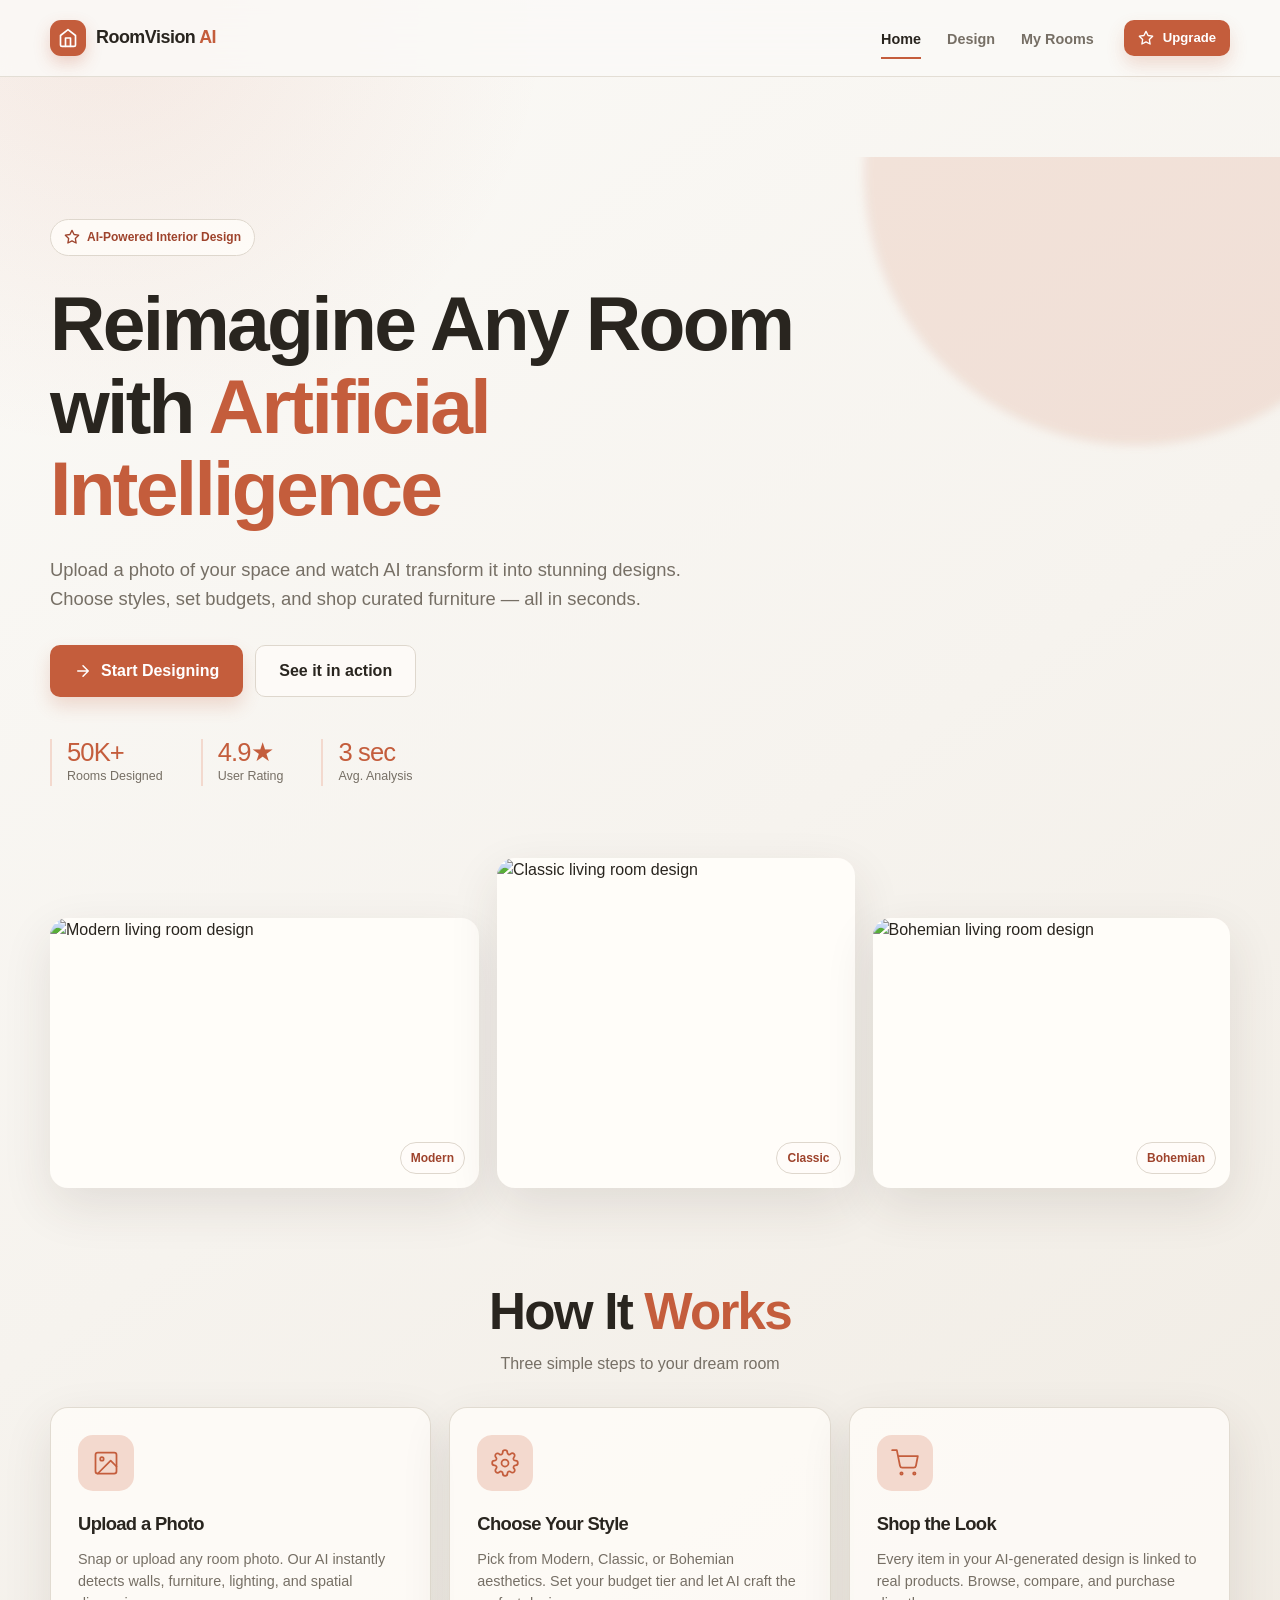
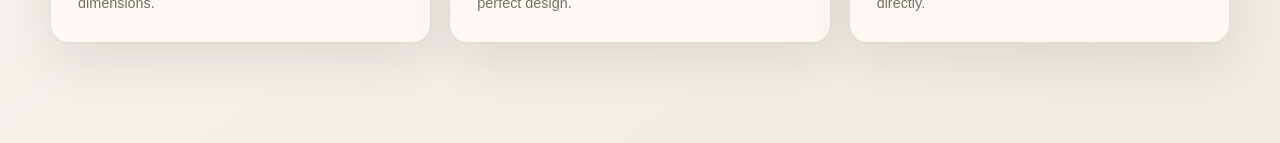
==== index.html @ 991296d9 "Add files via upload" ====
<!DOCTYPE html>
<html lang="en">
<head>
  <meta charset="UTF-8">
  <meta name="viewport" content="width=device-width, initial-scale=1.0">
  <title>RoomVision AI — Transform Any Room with Artificial Intelligence</title>
  <meta name="description" content="Upload a photo of any room and let AI redesign it in seconds. Choose from Modern, Classic, and Bohemian styles with smart budget planning and shoppable furniture.">
  <meta property="og:title" content="RoomVision AI — AI-Powered Interior Design">
  <meta property="og:description" content="Transform any room with the power of AI. Upload, redesign, and shop — all in one place.">
  <meta property="og:type" content="website">
  <meta name="theme-color" content="#7857FF">
  <link rel="icon" href="data:image/svg+xml,<svg xmlns='http://www.w3.org/2000/svg' viewBox='0 0 100 100'><text y='.9em' font-size='90'>🏠</text></svg>">
  <link rel="stylesheet" href="styles.css">
</head>
<body>

  <!-- ══════════════════════════════════════════════════════════ -->
  <!-- NAVIGATION BAR                                            -->
  <!-- ══════════════════════════════════════════════════════════ -->
  <nav id="navbar">
    <div class="nav-content container">
      <a href="#" class="nav-logo" data-screen="landing">
        <div class="nav-logo-icon">
          <svg width="20" height="20" viewBox="0 0 24 24" fill="none" stroke="currentColor" stroke-width="2" stroke-linecap="round" stroke-linejoin="round">
            <path d="M3 9l9-7 9 7v11a2 2 0 0 1-2 2H5a2 2 0 0 1-2-2z"/>
            <polyline points="9 22 9 12 15 12 15 22"/>
          </svg>
        </div>
        <span class="nav-brand">RoomVision <span class="text-gradient">AI</span></span>
      </a>
      <div class="nav-links">
        <a href="#" data-screen="landing" class="active">Home</a>
        <a href="#" data-screen="upload">Design</a>
        <a href="#" data-screen="dashboard">My Rooms</a>
      </div>
      <div class="nav-right">
        <button class="btn btn-sm btn-primary" id="btn-premium">
          <svg width="16" height="16" viewBox="0 0 24 24" fill="none" stroke="currentColor" stroke-width="2" stroke-linecap="round" stroke-linejoin="round"><polygon points="12 2 15.09 8.26 22 9.27 17 14.14 18.18 21.02 12 17.77 5.82 21.02 7 14.14 2 9.27 8.91 8.26 12 2"/></svg>
          Upgrade
        </button>
        <button class="nav-mobile-toggle btn btn-icon btn-ghost" id="btn-nav-toggle" aria-label="Toggle menu">
          <svg width="22" height="22" viewBox="0 0 24 24" fill="none" stroke="currentColor" stroke-width="2" stroke-linecap="round"><line x1="3" y1="6" x2="21" y2="6"/><line x1="3" y1="12" x2="21" y2="12"/><line x1="3" y1="18" x2="21" y2="18"/></svg>
        </button>
      </div>
    </div>
  </nav>

  <!-- ══════════════════════════════════════════════════════════ -->
  <!-- SCREEN 1: LANDING / HERO                                  -->
  <!-- ══════════════════════════════════════════════════════════ -->
  <section id="screen-landing" class="screen active">
    <div class="hero-section">
      <div class="hero-bg-glow"></div>
      <div class="container">
        <div class="hero-content" data-animate="animate-fade-in">
          <div class="hero-badge">
            <svg width="16" height="16" viewBox="0 0 24 24" fill="none" stroke="currentColor" stroke-width="2" stroke-linecap="round" stroke-linejoin="round">
              <polygon points="12 2 15.09 8.26 22 9.27 17 14.14 18.18 21.02 12 17.77 5.82 21.02 7 14.14 2 9.27 8.91 8.26 12 2"/>
            </svg>
            AI-Powered Interior Design
          </div>
          <h1 class="hero-title heading-xl">
            Reimagine Any Room<br>with <span class="text-gradient">Artificial Intelligence</span>
          </h1>
          <p class="hero-subtitle text-lg text-muted">
            Upload a photo of your space and watch AI transform it into stunning designs. Choose styles, set budgets, and shop curated furniture — all in seconds.
          </p>
          <div class="hero-actions">
            <button class="btn btn-primary btn-lg" id="btn-get-started">
              <svg width="18" height="18" viewBox="0 0 24 24" fill="none" stroke="currentColor" stroke-width="2" stroke-linecap="round" stroke-linejoin="round">
                <path d="M5 12h14M12 5l7 7-7 7"/>
              </svg>
              Start Designing
            </button>
            <button class="btn btn-secondary btn-lg" id="btn-try-now">
              See it in action
            </button>
          </div>
          <div class="hero-stats">
            <div class="hero-stat">
              <div class="heading-md text-gradient">50K+</div>
              <div class="text-xs text-muted">Rooms Designed</div>
            </div>
            <div class="hero-stat">
              <div class="heading-md text-gradient">4.9★</div>
              <div class="text-xs text-muted">User Rating</div>
            </div>
            <div class="hero-stat">
              <div class="heading-md text-gradient">3 sec</div>
              <div class="text-xs text-muted">Avg. Analysis</div>
            </div>
          </div>
        </div>

        <div class="hero-image-grid" data-animate="animate-slide-up">
          <div class="hero-image-card animate-float">
            <img src="assets/images/room-modern.png" alt="Modern living room design" loading="lazy">
            <div class="hero-image-overlay">
              <span class="badge">Modern</span>
            </div>
          </div>
          <div class="hero-image-card animate-float-delayed">
            <img src="assets/images/room-classic.png" alt="Classic living room design" loading="lazy">
            <div class="hero-image-overlay">
              <span class="badge">Classic</span>
            </div>
          </div>
          <div class="hero-image-card animate-float-delayed-2">
            <img src="assets/images/room-boho.png" alt="Bohemian living room design" loading="lazy">
            <div class="hero-image-overlay">
              <span class="badge">Bohemian</span>
            </div>
          </div>
        </div>
      </div>
    </div>

    <!-- Features Section -->
    <div class="features-section container">
      <h2 class="heading-lg text-center" data-animate="animate-fade-in">How It <span class="text-gradient">Works</span></h2>
      <p class="text-md text-muted text-center features-subtitle" data-animate="animate-fade-in">Three simple steps to your dream room</p>
      <div class="features-grid">
        <div class="feature-card glass-card" data-animate="animate-slide-up">
          <div class="feature-icon">
            <svg width="28" height="28" viewBox="0 0 24 24" fill="none" stroke="currentColor" stroke-width="1.5" stroke-linecap="round" stroke-linejoin="round">
              <rect x="3" y="3" width="18" height="18" rx="2" ry="2"/><circle cx="8.5" cy="8.5" r="1.5"/><polyline points="21 15 16 10 5 21"/>
            </svg>
          </div>
          <h3 class="heading-sm">Upload a Photo</h3>
          <p class="text-sm text-muted">Snap or upload any room photo. Our AI instantly detects walls, furniture, lighting, and spatial dimensions.</p>
        </div>
        <div class="feature-card glass-card" data-animate="animate-slide-up">
          <div class="feature-icon">
            <svg width="28" height="28" viewBox="0 0 24 24" fill="none" stroke="currentColor" stroke-width="1.5" stroke-linecap="round" stroke-linejoin="round">
              <circle cx="12" cy="12" r="3"/><path d="M19.4 15a1.65 1.65 0 0 0 .33 1.82l.06.06a2 2 0 0 1 0 2.83 2 2 0 0 1-2.83 0l-.06-.06a1.65 1.65 0 0 0-1.82-.33 1.65 1.65 0 0 0-1 1.51V21a2 2 0 0 1-2 2 2 2 0 0 1-2-2v-.09A1.65 1.65 0 0 0 9 19.4a1.65 1.65 0 0 0-1.82.33l-.06.06a2 2 0 0 1-2.83 0 2 2 0 0 1 0-2.83l.06-.06A1.65 1.65 0 0 0 4.68 15a1.65 1.65 0 0 0-1.51-1H3a2 2 0 0 1-2-2 2 2 0 0 1 2-2h.09A1.65 1.65 0 0 0 4.6 9a1.65 1.65 0 0 0-.33-1.82l-.06-.06a2 2 0 0 1 0-2.83 2 2 0 0 1 2.83 0l.06.06A1.65 1.65 0 0 0 9 4.68a1.65 1.65 0 0 0 1-1.51V3a2 2 0 0 1 2-2 2 2 0 0 1 2 2v.09a1.65 1.65 0 0 0 1 1.51 1.65 1.65 0 0 0 1.82-.33l.06-.06a2 2 0 0 1 2.83 0 2 2 0 0 1 0 2.83l-.06.06a1.65 1.65 0 0 0-.33 1.82V9a1.65 1.65 0 0 0 1.51 1H21a2 2 0 0 1 2 2 2 2 0 0 1-2 2h-.09a1.65 1.65 0 0 0-1.51 1z"/>
            </svg>
          </div>
          <h3 class="heading-sm">Choose Your Style</h3>
          <p class="text-sm text-muted">Pick from Modern, Classic, or Bohemian aesthetics. Set your budget tier and let AI craft the perfect design.</p>
        </div>
        <div class="feature-card glass-card" data-animate="animate-slide-up">
          <div class="feature-icon">
            <svg width="28" height="28" viewBox="0 0 24 24" fill="none" stroke="currentColor" stroke-width="1.5" stroke-linecap="round" stroke-linejoin="round">
              <circle cx="9" cy="21" r="1"/><circle cx="20" cy="21" r="1"/><path d="M1 1h4l2.68 13.39a2 2 0 0 0 2 1.61h9.72a2 2 0 0 0 2-1.61L23 6H6"/>
            </svg>
          </div>
          <h3 class="heading-sm">Shop the Look</h3>
          <p class="text-sm text-muted">Every item in your AI-generated design is linked to real products. Browse, compare, and purchase directly.</p>
        </div>
      </div>
    </div>
  </section>

  <!-- ══════════════════════════════════════════════════════════ -->
  <!-- SCREEN 2: UPLOAD                                          -->
  <!-- ══════════════════════════════════════════════════════════ -->
  <section id="screen-upload" class="screen">
    <div class="container">
      <div class="upload-header text-center">
        <h2 class="heading-lg">Upload Your <span class="text-gradient">Room</span></h2>
        <p class="text-md text-muted">Drag and drop a photo or click to browse. We support JPG, PNG, and WebP.</p>
      </div>

      <div class="upload-wrapper">
        <div id="upload-zone" class="upload-zone">
          <div class="upload-icon">
            <svg width="56" height="56" viewBox="0 0 24 24" fill="none" stroke="currentColor" stroke-width="1.5" stroke-linecap="round" stroke-linejoin="round">
              <polyline points="16 16 12 12 8 16"/><line x1="12" y1="12" x2="12" y2="21"/><path d="M20.39 18.39A5 5 0 0 0 18 9h-1.26A8 8 0 1 0 3 16.3"/>
            </svg>
          </div>
          <p class="upload-text heading-sm">Drop your room photo here</p>
          <p class="upload-hint text-sm text-muted">or click to browse files</p>
          <p class="upload-formats text-xs text-muted" style="margin-top: 16px;">JPG, PNG, WebP — up to 10MB</p>
          <input type="file" id="file-input" accept="image/*" hidden>
        </div>

        <div id="upload-preview" class="upload-preview" style="display:none;">
          <img id="preview-image" src="" alt="Uploaded room preview">
          <button id="btn-remove-upload" class="btn btn-icon btn-ghost upload-remove" title="Remove photo">
            <svg width="20" height="20" viewBox="0 0 24 24" fill="none" stroke="currentColor" stroke-width="2" stroke-linecap="round"><line x1="18" y1="6" x2="6" y2="18"/><line x1="6" y1="6" x2="18" y2="18"/></svg>
          </button>
        </div>

        <div id="upload-actions" class="upload-actions" style="display:none;">
          <button class="btn btn-secondary" id="btn-change-photo">
            <svg width="16" height="16" viewBox="0 0 24 24" fill="none" stroke="currentColor" stroke-width="2" stroke-linecap="round" stroke-linejoin="round"><rect x="3" y="3" width="18" height="18" rx="2" ry="2"/><circle cx="8.5" cy="8.5" r="1.5"/><polyline points="21 15 16 10 5 21"/></svg>
            Change Photo
          </button>
          <button class="btn btn-primary" id="btn-analyze">
            <svg width="16" height="16" viewBox="0 0 24 24" fill="none" stroke="currentColor" stroke-width="2" stroke-linecap="round" stroke-linejoin="round">
              <polygon points="13 2 3 14 12 14 11 22 21 10 12 10 13 2"/>
            </svg>
            Analyze with AI
          </button>
        </div>

        <div class="upload-demo-note text-center" style="margin-top: 24px;">
          <p class="text-sm text-muted">Don't have a photo? <a href="#" id="btn-use-demo" class="text-gradient" style="text-decoration:underline; cursor:pointer;">Use our demo room</a></p>
        </div>
      </div>
    </div>
  </section>

  <!-- ══════════════════════════════════════════════════════════ -->
  <!-- SCREEN 3: AI ANALYSIS                                     -->
  <!-- ══════════════════════════════════════════════════════════ -->
  <section id="screen-analysis" class="screen">
    <div class="container">
      <div class="analysis-container glass-card">
        <div class="analysis-header text-center">
          <h2 class="heading-md">
            <svg width="24" height="24" viewBox="0 0 24 24" fill="none" stroke="currentColor" stroke-width="2" stroke-linecap="round" stroke-linejoin="round" style="vertical-align: middle; margin-right: 8px;">
              <polygon points="13 2 3 14 12 14 11 22 21 10 12 10 13 2"/>
            </svg>
            Analyzing Your Room
          </h2>
          <p class="text-sm text-muted" style="margin-top: 8px;">Our AI is scanning every detail…</p>
        </div>

        <div class="analysis-room-preview" id="analysis-preview">
          <img id="analysis-image" src="assets/images/room-before.png" alt="Room being analyzed">
          <div class="scan-line"></div>
        </div>

        <div class="analysis-steps" id="analysis-steps">
          <div class="analysis-step" data-step="detect-room">
            <div class="step-icon pending">
              <svg width="18" height="18" viewBox="0 0 24 24" fill="none" stroke="currentColor" stroke-width="2" stroke-linecap="round" stroke-linejoin="round"><circle cx="12" cy="12" r="10"/></svg>
            </div>
            <div class="step-label">Detecting room boundaries</div>
            <div class="step-status text-sm text-muted">Waiting…</div>
          </div>
          <div class="analysis-step" data-step="detect-walls">
            <div class="step-icon pending">
              <svg width="18" height="18" viewBox="0 0 24 24" fill="none" stroke="currentColor" stroke-width="2" stroke-linecap="round" stroke-linejoin="round"><circle cx="12" cy="12" r="10"/></svg>
            </div>
            <div class="step-label">Analyzing wall surfaces</div>
            <div class="step-status text-sm text-muted">Waiting…</div>
          </div>
          <div class="analysis-step" data-step="detect-furniture">
            <div class="step-icon pending">
              <svg width="18" height="18" viewBox="0 0 24 24" fill="none" stroke="currentColor" stroke-width="2" stroke-linecap="round" stroke-linejoin="round"><circle cx="12" cy="12" r="10"/></svg>
            </div>
            <div class="step-label">Identifying furniture</div>
            <div class="step-status text-sm text-muted">Waiting…</div>
          </div>
          <div class="analysis-step" data-step="detect-lighting">
            <div class="step-icon pending">
              <svg width="18" height="18" viewBox="0 0 24 24" fill="none" stroke="currentColor" stroke-width="2" stroke-linecap="round" stroke-linejoin="round"><circle cx="12" cy="12" r="10"/></svg>
            </div>
            <div class="step-label">Evaluating lighting conditions</div>
            <div class="step-status text-sm text-muted">Waiting…</div>
          </div>
          <div class="analysis-step" data-step="detect-dimensions">
            <div class="step-icon pending">
              <svg width="18" height="18" viewBox="0 0 24 24" fill="none" stroke="currentColor" stroke-width="2" stroke-linecap="round" stroke-linejoin="round"><circle cx="12" cy="12" r="10"/></svg>
            </div>
            <div class="step-label">Calculating spatial dimensions</div>
            <div class="step-status text-sm text-muted">Waiting…</div>
          </div>
          <div class="analysis-step" data-step="detect-style">
            <div class="step-icon pending">
              <svg width="18" height="18" viewBox="0 0 24 24" fill="none" stroke="currentColor" stroke-width="2" stroke-linecap="round" stroke-linejoin="round"><circle cx="12" cy="12" r="10"/></svg>
            </div>
            <div class="step-label">Analyzing current style profile</div>
            <div class="step-status text-sm text-muted">Waiting…</div>
          </div>
        </div>

        <div class="analysis-progress">
          <div class="progress-fill" id="progress-fill" style="width: 0%;"></div>
        </div>
      </div>
    </div>
  </section>

  <!-- ══════════════════════════════════════════════════════════ -->
  <!-- SCREEN 4: STYLE SELECTION                                 -->
  <!-- ══════════════════════════════════════════════════════════ -->
  <section id="screen-styles" class="screen">
    <div class="container">
      <div class="style-header text-center">
        <h2 class="heading-lg">Choose Your <span class="text-gradient">Style</span></h2>
        <p class="text-md text-muted" style="margin-top: 8px;">Select a design aesthetic for your room</p>
      </div>

      <div class="style-grid">
        <div class="style-card glass-card" data-style="modern">
          <div class="style-image">
            <img src="assets/images/room-modern.png" alt="Modern style interior">
          </div>
          <div class="style-info">
            <h3 class="style-name heading-sm">Modern Minimalist</h3>
            <p class="style-desc text-sm text-muted">Clean lines, neutral palettes, and curated simplicity. Less is more — every piece serves a purpose.</p>
            <div class="style-tags">
              <span class="badge">Clean Lines</span>
              <span class="badge">Neutral Tones</span>
              <span class="badge">Minimal</span>
            </div>
          </div>
        </div>

        <div class="style-card glass-card" data-style="classic">
          <div class="style-image">
            <img src="assets/images/room-classic.png" alt="Classic style interior">
          </div>
          <div class="style-info">
            <h3 class="style-name heading-sm">Classic Traditional</h3>
            <p class="style-desc text-sm text-muted">Timeless elegance with rich materials, ornate details, and a sense of history. Sophisticated and warm.</p>
            <div class="style-tags">
              <span class="badge">Elegant</span>
              <span class="badge">Rich Tones</span>
              <span class="badge">Ornate</span>
            </div>
          </div>
        </div>

        <div class="style-card glass-card" data-style="boho">
          <div class="style-image">
            <img src="assets/images/room-boho.png" alt="Bohemian style interior">
          </div>
          <div class="style-info">
            <h3 class="style-name heading-sm">Bohemian Eclectic</h3>
            <p class="style-desc text-sm text-muted">Warm textures, earthy tones, and curated chaos. A cozy, lived-in look with global influences.</p>
            <div class="style-tags">
              <span class="badge">Earthy</span>
              <span class="badge">Textured</span>
              <span class="badge">Cozy</span>
            </div>
          </div>
        </div>
      </div>

      <div class="budget-section text-center">
        <h3 class="heading-sm" style="margin-bottom: 16px;">Set Your Budget Tier</h3>
        <div class="budget-selector">
          <button class="budget-option" data-budget="low">
            <span class="budget-label">Budget</span>
            <span class="budget-range text-xs text-muted">Under $3K</span>
          </button>
          <button class="budget-option active" data-budget="medium">
            <span class="budget-label">Mid-Range</span>
            <span class="budget-range text-xs text-muted">$3K – $8K</span>
          </button>
          <button class="budget-option" data-budget="premium">
            <span class="budget-label">Premium</span>
            <span class="budget-range text-xs text-muted">$8K+</span>
          </button>
        </div>
      </div>

      <div class="style-actions text-center">
        <button class="btn btn-primary btn-lg" id="btn-continue-to-results" disabled>
          <svg width="18" height="18" viewBox="0 0 24 24" fill="none" stroke="currentColor" stroke-width="2" stroke-linecap="round" stroke-linejoin="round">
            <polygon points="13 2 3 14 12 14 11 22 21 10 12 10 13 2"/>
          </svg>
          Generate Design
        </button>
      </div>
    </div>
  </section>

  <!-- ══════════════════════════════════════════════════════════ -->
  <!-- SCREEN 5: RESULTS                                         -->
  <!-- ══════════════════════════════════════════════════════════ -->
  <section id="screen-results" class="screen">
    <div class="container">
      <div class="results-header text-center">
        <h2 class="heading-lg">Your AI-Generated <span class="text-gradient">Design</span></h2>
        <p class="text-md text-muted" style="margin-top: 8px;">Drag the slider to compare before and after</p>
      </div>

      <div class="comparison-container" id="comparison-container">
        <div class="comparison-before" id="comparison-before-wrapper">
          <img id="comparison-before" src="assets/images/room-before.png" alt="Original room">
        </div>
        <div class="comparison-after">
          <img id="comparison-after" src="assets/images/room-modern.png" alt="AI-redesigned room">
        </div>
        <div class="comparison-slider" id="comparison-slider">
          <div class="slider-handle">
            <svg width="18" height="18" viewBox="0 0 24 24" fill="none" stroke="currentColor" stroke-width="2.5" stroke-linecap="round"><polyline points="15 18 9 12 15 6"/></svg>
            <svg width="18" height="18" viewBox="0 0 24 24" fill="none" stroke="currentColor" stroke-width="2.5" stroke-linecap="round"><polyline points="9 18 15 12 9 6"/></svg>
          </div>
        </div>
        <span class="comparison-label before">Before</span>
        <span class="comparison-label after">After</span>
      </div>

      <div class="variations-section">
        <h3 class="heading-sm">Style Variations</h3>
        <div class="variations-grid">
          <div class="variation-card active" data-variation="modern">
            <img src="assets/images/room-modern.png" alt="Modern variation">
            <div class="variation-label">Modern</div>
          </div>
          <div class="variation-card" data-variation="classic">
            <img src="assets/images/room-classic.png" alt="Classic variation">
            <div class="variation-label">Classic</div>
          </div>
          <div class="variation-card" data-variation="boho">
            <img src="assets/images/room-boho.png" alt="Boho variation">
            <div class="variation-label">Bohemian</div>
          </div>
          <div class="variation-card" data-variation="premium">
            <img src="assets/images/room-premium.png" alt="Premium variation">
            <div class="variation-label">Premium</div>
          </div>
        </div>
        <div class="text-center" style="margin-top: 24px;">
          <button class="btn btn-secondary" id="btn-generate-more">
            <svg width="16" height="16" viewBox="0 0 24 24" fill="none" stroke="currentColor" stroke-width="2" stroke-linecap="round" stroke-linejoin="round"><polygon points="13 2 3 14 12 14 11 22 21 10 12 10 13 2"/></svg>
            Generate More Variations
          </button>
        </div>
      </div>

      <div class="results-actions">
        <button class="btn btn-primary" id="btn-view-shopping">
          <svg width="16" height="16" viewBox="0 0 24 24" fill="none" stroke="currentColor" stroke-width="2" stroke-linecap="round" stroke-linejoin="round"><circle cx="9" cy="21" r="1"/><circle cx="20" cy="21" r="1"/><path d="M1 1h4l2.68 13.39a2 2 0 0 0 2 1.61h9.72a2 2 0 0 0 2-1.61L23 6H6"/></svg>
          Shop This Look
        </button>
        <button class="btn btn-secondary" id="btn-save-design">
          <svg width="16" height="16" viewBox="0 0 24 24" fill="none" stroke="currentColor" stroke-width="2" stroke-linecap="round" stroke-linejoin="round"><path d="M19 21H5a2 2 0 0 1-2-2V5a2 2 0 0 1 2-2h11l5 5v11a2 2 0 0 1-2 2z"/><polyline points="17 21 17 13 7 13 7 21"/><polyline points="7 3 7 8 15 8"/></svg>
          Save Design
        </button>
        <button class="btn btn-ghost" id="btn-new-design" data-screen="upload">
          <svg width="16" height="16" viewBox="0 0 24 24" fill="none" stroke="currentColor" stroke-width="2" stroke-linecap="round"><line x1="12" y1="5" x2="12" y2="19"/><line x1="5" y1="12" x2="19" y2="12"/></svg>
          New Design
        </button>
      </div>
    </div>
  </section>

  <!-- ══════════════════════════════════════════════════════════ -->
  <!-- SCREEN 6: SHOPPING                                        -->
  <!-- ══════════════════════════════════════════════════════════ -->
  <section id="screen-shopping" class="screen">
    <div class="container">
      <div class="shopping-header">
        <div>
          <h2 class="heading-lg">Shop the <span class="text-gradient">Look</span></h2>
          <p class="text-md text-muted" style="margin-top: 4px;">Curated products to bring your design to life</p>
        </div>
        <button class="btn btn-ghost" id="btn-back-to-results" data-screen="results">
          ← Back to Design
        </button>
      </div>

      <div class="shopping-layout">
        <div class="shopping-room">
          <img id="shopping-room-image" src="assets/images/room-modern.png" alt="Selected room design">
          <div class="shopping-room-badge">
            <span class="badge badge-primary" id="shopping-style-badge">Modern</span>
            <span class="badge" id="shopping-budget-badge">Mid-Range</span>
          </div>
        </div>
        <div class="shopping-sidebar">
          <div class="product-list" id="product-list">
            <!-- Products generated by JS -->
          </div>
          <div class="shopping-total glass-card" id="shopping-total">
            <div>
              <div class="text-sm text-muted">Estimated Total</div>
              <div class="heading-md text-gradient" id="total-price">$4,346</div>
            </div>
            <button class="btn btn-primary btn-sm">Checkout</button>
          </div>
        </div>
      </div>
    </div>
  </section>

  <!-- ══════════════════════════════════════════════════════════ -->
  <!-- SCREEN 7: DASHBOARD                                       -->
  <!-- ══════════════════════════════════════════════════════════ -->
  <section id="screen-dashboard" class="screen">
    <div class="container">
      <div class="dashboard-header">
        <div>
          <h2 class="heading-lg">My <span class="text-gradient">Rooms</span></h2>
          <p class="text-md text-muted" style="margin-top: 4px;">Your saved room designs</p>
        </div>
        <button class="btn btn-primary" id="btn-new-room" data-screen="upload">
          <svg width="16" height="16" viewBox="0 0 24 24" fill="none" stroke="currentColor" stroke-width="2" stroke-linecap="round"><line x1="12" y1="5" x2="12" y2="19"/><line x1="5" y1="12" x2="19" y2="12"/></svg>
          New Design
        </button>
      </div>

      <div class="dashboard-grid" id="dashboard-grid">
        <!-- Cards generated by JS -->
      </div>

      <div class="empty-state" id="empty-state">
        <div class="empty-icon">
          <svg width="64" height="64" viewBox="0 0 24 24" fill="none" stroke="currentColor" stroke-width="1" stroke-linecap="round" stroke-linejoin="round">
            <rect x="3" y="3" width="18" height="18" rx="2" ry="2"/><circle cx="8.5" cy="8.5" r="1.5"/><polyline points="21 15 16 10 5 21"/>
          </svg>
        </div>
        <h3 class="heading-sm text-muted">No saved designs yet</h3>
        <p class="text-sm text-muted" style="margin-top: 8px;">Upload a room photo and create your first AI design</p>
        <button class="btn btn-primary" style="margin-top: 24px;" data-screen="upload">Start Designing</button>
      </div>
    </div>
  </section>

  <!-- ══════════════════════════════════════════════════════════ -->
  <!-- PREMIUM MODAL                                             -->
  <!-- ══════════════════════════════════════════════════════════ -->
  <div class="modal-overlay" id="modal-overlay">
    <div class="modal glass-card">
      <button class="btn btn-icon btn-ghost modal-close" id="modal-close">
        <svg width="20" height="20" viewBox="0 0 24 24" fill="none" stroke="currentColor" stroke-width="2" stroke-linecap="round"><line x1="18" y1="6" x2="6" y2="18"/><line x1="6" y1="6" x2="18" y2="18"/></svg>
      </button>

      <div class="modal-header text-center">
        <div class="modal-icon">
          <svg width="40" height="40" viewBox="0 0 24 24" fill="none" stroke="url(#grad-modal)" stroke-width="1.5" stroke-linecap="round" stroke-linejoin="round">
            <defs><linearGradient id="grad-modal" x1="0%" y1="0%" x2="100%" y2="100%"><stop offset="0%" style="stop-color:hsl(256,85%,62%)"/><stop offset="100%" style="stop-color:hsl(174,72%,56%)"/></linearGradient></defs>
            <polygon points="12 2 15.09 8.26 22 9.27 17 14.14 18.18 21.02 12 17.77 5.82 21.02 7 14.14 2 9.27 8.91 8.26 12 2"/>
          </svg>
        </div>
        <h2 class="heading-md modal-title">Unlock <span class="text-gradient">Premium</span></h2>
        <p class="text-sm text-muted" style="margin-top: 8px;">Get unlimited designs, all styles, and priority AI processing</p>
      </div>

      <div class="pricing-tiers">
        <div class="pricing-tier glass-card">
          <h3 class="tier-name heading-sm">Monthly</h3>
          <div class="tier-price heading-lg">$9.99</div>
          <div class="tier-period text-sm text-muted">/month</div>
          <ul class="tier-features">
            <li>10 AI designs/month</li>
            <li>All 3 style presets</li>
            <li>Before/after comparisons</li>
            <li>Save up to 20 designs</li>
          </ul>
          <button class="btn btn-secondary tier-cta">Choose Plan</button>
        </div>
        <div class="pricing-tier glass-card featured">
          <div class="featured-badge">POPULAR</div>
          <h3 class="tier-name heading-sm">Annual</h3>
          <div class="tier-price heading-lg">$79.99</div>
          <div class="tier-period text-sm text-muted">/year — save 33%</div>
          <ul class="tier-features">
            <li>Unlimited AI designs</li>
            <li>All styles + Premium</li>
            <li>Priority AI processing</li>
            <li>Unlimited saved designs</li>
            <li>Shopping integration</li>
          </ul>
          <button class="btn btn-primary tier-cta">Choose Plan</button>
        </div>
      </div>
    </div>
  </div>

  <!-- ══════════════════════════════════════════════════════════ -->
  <!-- TOAST CONTAINER                                           -->
  <!-- ══════════════════════════════════════════════════════════ -->
  <div id="toast-container"></div>

  <script src="app.js"></script>
</body>
</html>
---- styles.css ----
:root {
  --bg: #f6f3ee;
  --bg-soft: #eee9e1;
  --surface: #fffdf9;
  --surface-strong: #ffffff;
  --ink: #29251f;
  --muted: #766f65;
  --line: #ded7cd;
  --accent: #c45d3c;
  --accent-dark: #9e432c;
  --accent-soft: #f3d9ce;
  --sage: #6e8472;
  --shadow: 0 18px 50px rgba(63, 48, 34, .11);
  --radius: 18px;
  --max-width: 1180px;
}

* { box-sizing: border-box; }
html { scroll-behavior: smooth; }
body {
  margin: 0;
  min-width: 320px;
  color: var(--ink);
  background:
    radial-gradient(circle at 8% 0%, rgba(196, 93, 60, .11), transparent 28rem),
    linear-gradient(145deg, #fbfaf7 0%, var(--bg) 52%, #f0ebe3 100%);
  font-family: "Trebuchet MS", "Segoe UI", sans-serif;
  line-height: 1.55;
}
body::before {
  content: "";
  position: fixed;
  inset: 0;
  pointer-events: none;
  opacity: .28;
  background-image: radial-gradient(rgba(82, 64, 47, .11) .7px, transparent .7px);
  background-size: 14px 14px;
  -webkit-mask-image: linear-gradient(to bottom, black, transparent 75%);
  mask-image: linear-gradient(to bottom, black, transparent 75%);
}
img { display: block; max-width: 100%; }
a { color: inherit; }
button, input { font: inherit; }
button { cursor: pointer; }
.container { width: min(var(--max-width), calc(100% - 40px)); margin-inline: auto; }
.text-center { text-align: center; }
.text-muted { color: var(--muted); }
.text-xs { font-size: .78rem; }
.text-sm { font-size: .9rem; }
.text-md { font-size: 1rem; }
.text-lg { font-size: 1.15rem; }
.heading-xl, .heading-lg, .heading-md, .heading-sm { margin: 0; line-height: 1.08; letter-spacing: -.035em; }
.heading-xl { font-size: clamp(2.7rem, 6vw, 5.8rem); }
.heading-lg { font-size: clamp(2rem, 4vw, 3.4rem); }
.heading-md { font-size: 1.6rem; }
.heading-sm { font-size: 1.15rem; }
.text-gradient { color: var(--accent); }

#navbar {
  position: sticky;
  top: 0;
  z-index: 20;
  border-bottom: 1px solid rgba(222, 215, 205, .8);
  background: rgba(251, 250, 247, .84);
  -webkit-backdrop-filter: blur(18px);
  backdrop-filter: blur(18px);
}
.nav-content { min-height: 76px; display: flex; align-items: center; gap: 30px; }
.nav-logo { display: flex; align-items: center; gap: 10px; text-decoration: none; font-weight: 800; letter-spacing: -.03em; }
.nav-logo-icon { display: grid; place-items: center; width: 36px; height: 36px; color: white; border-radius: 11px; background: var(--accent); box-shadow: 0 7px 16px rgba(196, 93, 60, .25); }
.nav-brand { font-size: 1.12rem; }
.nav-links { display: flex; gap: 26px; margin-left: auto; }
.nav-links a { position: relative; padding: 27px 0 24px; color: var(--muted); text-decoration: none; font-size: .9rem; font-weight: 700; }
.nav-links a:hover, .nav-links a.active { color: var(--ink); }
.nav-links a.active::after { content: ""; position: absolute; right: 0; bottom: 16px; left: 0; height: 2px; background: var(--accent); }
.nav-right { display: flex; align-items: center; gap: 10px; }
.nav-mobile-toggle { display: none !important; }

.btn { display: inline-flex; align-items: center; justify-content: center; gap: 9px; min-height: 44px; padding: 0 18px; border: 1px solid transparent; border-radius: 10px; font-weight: 800; transition: transform .2s, box-shadow .2s, background .2s, border-color .2s; }
.btn:hover:not(:disabled) { transform: translateY(-2px); }
.btn:disabled { cursor: not-allowed; opacity: .45; }
.btn-primary { color: #fff; background: var(--accent); box-shadow: 0 9px 18px rgba(196, 93, 60, .2); }
.btn-primary:hover:not(:disabled) { background: var(--accent-dark); box-shadow: 0 12px 22px rgba(196, 93, 60, .28); }
.btn-secondary { color: var(--ink); border-color: var(--line); background: rgba(255, 253, 249, .7); }
.btn-secondary:hover:not(:disabled), .btn-ghost:hover:not(:disabled) { border-color: var(--accent); background: var(--accent-soft); }
.btn-ghost { color: var(--muted); background: transparent; }
.btn-sm { min-height: 36px; padding: 0 13px; font-size: .82rem; }
.btn-lg { min-height: 52px; padding-inline: 23px; }
.btn-icon { width: 42px; padding: 0; }

.screen { display: none; min-height: calc(100vh - 76px); padding: 80px 0 100px; animation: screen-in .45s ease both; }
.screen.active { display: block; }
@keyframes screen-in { from { opacity: 0; transform: translateY(10px); } to { opacity: 1; transform: none; } }
.hero-section { position: relative; padding: 62px 0 76px; overflow: hidden; }
.hero-bg-glow { position: absolute; width: 34rem; height: 34rem; top: -16rem; right: -8rem; border-radius: 50%; background: rgba(196, 93, 60, .13); filter: blur(5px); }
.hero-content { max-width: 760px; }
.hero-badge, .badge { display: inline-flex; align-items: center; gap: 7px; border: 1px solid var(--line); border-radius: 999px; color: var(--accent-dark); background: rgba(255, 253, 249, .8); font-size: .75rem; font-weight: 800; }
.hero-badge { padding: 8px 13px; margin-bottom: 26px; }
.hero-title { max-width: 850px; }
.hero-subtitle { max-width: 650px; margin: 26px 0 0; }
.hero-actions { display: flex; gap: 12px; margin-top: 32px; }
.hero-stats { display: flex; gap: 38px; margin-top: 42px; }
.hero-stat { padding-left: 15px; border-left: 2px solid var(--accent-soft); }
.hero-image-grid { display: grid; grid-template-columns: 1.2fr 1fr 1fr; gap: 18px; margin-top: 72px; align-items: end; }
.hero-image-card { position: relative; min-height: 270px; overflow: hidden; border-radius: var(--radius); box-shadow: var(--shadow); background: var(--surface); }
.hero-image-card:nth-child(2) { min-height: 330px; }
.hero-image-card img, .style-image img { width: 100%; height: 100%; object-fit: cover; }
.hero-image-overlay { position: absolute; right: 14px; bottom: 14px; }
.badge { padding: 6px 10px; }
.badge-primary { color: white; border-color: var(--accent); background: var(--accent); }
.animate-float { animation: float 6s ease-in-out infinite; }
.animate-float-delayed { animation: float 6s 1s ease-in-out infinite; }
.animate-float-delayed-2 { animation: float 6s 2s ease-in-out infinite; }
@keyframes float { 50% { transform: translateY(-8px); } }
.features-section { padding-top: 20px; }
.features-subtitle { margin: 12px 0 30px; }
.features-grid, .style-grid, .dashboard-grid { display: grid; grid-template-columns: repeat(3, 1fr); gap: 18px; }
.glass-card, .feature-card { border: 1px solid rgba(222, 215, 205, .9); background: rgba(255, 253, 249, .78); box-shadow: var(--shadow); }
.feature-card { padding: 27px; border-radius: var(--radius); }
.feature-icon { display: grid; place-items: center; width: 56px; height: 56px; margin-bottom: 23px; color: var(--accent); border-radius: 15px; background: var(--accent-soft); }
.feature-card p { margin-bottom: 0; }

.upload-header, .style-header, .results-header { margin-bottom: 38px; }
.upload-wrapper { max-width: 760px; margin: auto; }
.upload-zone { display: flex; min-height: 390px; align-items: center; justify-content: center; flex-direction: column; padding: 40px; border: 2px dashed #cdbfb0; border-radius: var(--radius); background: rgba(255, 253, 249, .6); transition: border-color .2s, background .2s; }
.upload-zone:hover, .upload-zone.dragover { border-color: var(--accent); background: var(--accent-soft); }
.upload-icon { display: grid; place-items: center; width: 92px; height: 92px; margin-bottom: 22px; color: var(--accent); border-radius: 50%; background: var(--accent-soft); }
.upload-text { margin: 0; }
.upload-hint { margin: 7px 0 0; }
.upload-preview { position: relative; max-height: 520px; overflow: hidden; border-radius: var(--radius); box-shadow: var(--shadow); }
.upload-preview img { width: 100%; max-height: 520px; object-fit: cover; }
.upload-remove { position: absolute; top: 12px; right: 12px; color: white; background: rgba(41, 37, 31, .65); }
.upload-actions { display: flex; justify-content: center; gap: 12px; margin-top: 18px; }

.analysis-container { max-width: 820px; margin: auto; padding: 34px; border-radius: var(--radius); }
.analysis-room-preview { position: relative; height: 320px; margin: 28px 0; overflow: hidden; border-radius: 14px; background: var(--bg-soft); }
.analysis-room-preview img { width: 100%; height: 100%; object-fit: cover; }
.scan-line { position: absolute; inset: 0 0 auto; height: 3px; background: var(--accent); box-shadow: 0 0 18px var(--accent); animation: scan 2.5s linear infinite; }
@keyframes scan { to { transform: translateY(317px); } }
.analysis-steps { display: grid; gap: 10px; }
.analysis-step { display: grid; grid-template-columns: 28px 1fr auto; align-items: center; gap: 10px; padding: 12px 14px; border-radius: 10px; background: var(--bg-soft); }
.step-icon { color: var(--muted); }
.analysis-step.active { color: var(--accent-dark); background: var(--accent-soft); }
.analysis-step.complete .step-icon { color: var(--sage); }
.step-content { display: contents; }
.step-result { color: var(--muted); font-size: .85rem; }
.analysis-progress { height: 8px; margin-top: 24px; overflow: hidden; border-radius: 99px; background: var(--bg-soft); }
.progress-fill { height: 100%; border-radius: inherit; background: var(--accent); transition: width .4s ease; }

.style-grid { grid-template-columns: repeat(3, 1fr); }
.style-card { overflow: hidden; border-radius: var(--radius); cursor: pointer; transition: transform .2s, border-color .2s, box-shadow .2s; }
.style-card:hover, .style-card.selected { transform: translateY(-5px); border-color: var(--accent); box-shadow: 0 18px 35px rgba(196, 93, 60, .17); }
.style-image { height: 220px; }
.style-info { padding: 20px; }
.style-desc { min-height: 72px; margin: 10px 0 16px; }
.style-tags { display: flex; flex-wrap: wrap; gap: 6px; }
.style-tags .badge { color: var(--muted); background: var(--bg-soft); }
.budget-section { margin-top: 48px; }
.budget-selector { display: inline-grid; grid-template-columns: repeat(3, minmax(130px, 1fr)); gap: 8px; padding: 6px; border: 1px solid var(--line); border-radius: 14px; background: var(--bg-soft); }
.budget-option { display: grid; gap: 3px; padding: 13px 20px; border: 0; border-radius: 9px; color: var(--muted); background: transparent; }
.budget-option.active { color: var(--ink); background: var(--surface-strong); box-shadow: 0 4px 12px rgba(63, 48, 34, .1); }
.budget-label { font-weight: 800; }
.style-actions { margin-top: 34px; }

.comparison-container { position: relative; width: min(900px, 100%); height: min(58vw, 560px); min-height: 300px; margin: auto; overflow: hidden; border-radius: var(--radius); box-shadow: var(--shadow); background: var(--bg-soft); -webkit-user-select: none; user-select: none; }
.comparison-container > div:not(.comparison-slider) { position: absolute; inset: 0; }
.comparison-container img { width: 100%; height: 100%; object-fit: cover; }
.comparison-before { z-index: 2; clip-path: inset(0 50% 0 0); }
.comparison-slider { position: absolute; z-index: 4; top: 0; bottom: 0; left: 50%; width: 3px; background: white; cursor: ew-resize; transform: translateX(-50%); }
.slider-handle { position: absolute; top: 50%; left: 50%; display: flex; align-items: center; width: 54px; height: 54px; justify-content: center; gap: 0; color: var(--ink); border: 3px solid white; border-radius: 50%; background: var(--surface); box-shadow: 0 4px 18px rgba(0,0,0,.22); transform: translate(-50%, -50%); }
.slider-handle svg { width: 17px; }
.comparison-label { position: absolute; z-index: 5; top: 16px; padding: 5px 10px; color: white; border-radius: 6px; background: rgba(41, 37, 31, .6); font-size: .75rem; font-weight: 800; }
.comparison-label.before { left: 16px; }.comparison-label.after { right: 16px; }
.variations-section { margin: 42px auto 0; }.variations-grid { display: grid; grid-template-columns: repeat(4, 1fr); gap: 12px; margin-top: 16px; }
.variation-card { position: relative; height: 130px; overflow: hidden; border: 2px solid transparent; border-radius: 12px; cursor: pointer; }.variation-card.active { border-color: var(--accent); }.variation-card img { width: 100%; height: 100%; object-fit: cover; }.variation-label { position: absolute; right: 8px; bottom: 8px; padding: 4px 8px; color: white; border-radius: 5px; background: rgba(41, 37, 31, .72); font-size: .75rem; font-weight: 800; }.results-actions { display: flex; justify-content: center; flex-wrap: wrap; gap: 10px; margin-top: 38px; }

.shopping-header, .dashboard-header { display: flex; align-items: flex-start; justify-content: space-between; gap: 20px; margin-bottom: 38px; }.shopping-layout { display: grid; grid-template-columns: minmax(0, 1.1fr) minmax(360px, .9fr); gap: 28px; }.shopping-room { position: sticky; top: 105px; height: fit-content; overflow: hidden; border-radius: var(--radius); box-shadow: var(--shadow); }.shopping-room > img { width: 100%; aspect-ratio: 4 / 3; object-fit: cover; }.shopping-room-badge { position: absolute; top: 16px; left: 16px; display: flex; gap: 7px; }.product-list { display: grid; gap: 10px; }.product-card { display: grid; grid-template-columns: 60px 1fr auto; align-items: center; gap: 13px; padding: 12px; border: 1px solid var(--line); border-radius: 12px; background: var(--surface); }.product-image { display: grid; place-items: center; width: 60px; height: 60px; color: var(--accent); border-radius: 9px; background: var(--bg-soft); }.product-image svg { width: 27px; }.product-brand { color: var(--accent-dark); font-size: .68rem; font-weight: 800; letter-spacing: .08em; }.product-name { font-weight: 800; }.product-rating { color: #bd7c35; font-size: .75rem; }.product-price { font-weight: 800; }.shopping-total { display: flex; align-items: center; justify-content: space-between; gap: 15px; margin-top: 18px; padding: 18px; border-radius: 14px; }

.dashboard-grid { grid-template-columns: repeat(3, 1fr); }.dashboard-card { position: relative; overflow: hidden; border: 1px solid var(--line); border-radius: var(--radius); background: var(--surface); cursor: pointer; }.card-image { height: 210px; }.card-image img { width: 100%; height: 100%; object-fit: cover; }.card-content { padding: 16px 18px 20px; }.card-title { font-weight: 800; }.card-meta { display: flex; justify-content: space-between; align-items: center; margin-top: 8px; color: var(--muted); font-size: .78rem; }.card-style-badge { padding: 3px 7px; text-transform: capitalize; }.card-actions { position: absolute; top: 10px; right: 10px; }.empty-state { padding: 70px 20px; text-align: center; }.empty-icon { color: var(--line); margin-bottom: 15px; }

.modal-overlay { position: fixed; z-index: 50; inset: 0; display: none; place-items: center; padding: 20px; background: rgba(41, 37, 31, .5); -webkit-backdrop-filter: blur(5px); backdrop-filter: blur(5px); }.modal-overlay.active { display: grid; }.modal { position: relative; width: min(780px, 100%); max-height: 90vh; overflow: auto; padding: 38px; border-radius: var(--radius); }.modal-close { position: absolute; top: 14px; right: 14px; }.modal-icon { margin-bottom: 12px; }.pricing-tiers { display: grid; grid-template-columns: 1fr 1fr; gap: 16px; margin-top: 28px; }.pricing-tier { position: relative; padding: 24px; border-radius: 14px; }.pricing-tier.featured { border: 2px solid var(--accent); }.featured-badge { position: absolute; top: -12px; right: 18px; padding: 4px 9px; color: white; border-radius: 5px; background: var(--accent); font-size: .65rem; font-weight: 800; }.tier-price { margin-top: 15px; }.tier-period { margin-top: -4px; }.tier-features { min-height: 126px; padding-left: 18px; color: var(--muted); font-size: .88rem; }.tier-features li { margin: 6px 0; }.tier-cta { width: 100%; }

@media (max-width: 760px) {
  .container { width: min(100% - 28px, var(--max-width)); }
  .nav-content { min-height: 66px; }.nav-links { position: absolute; top: 66px; right: 14px; left: 14px; display: none; flex-direction: column; gap: 0; padding: 8px; border: 1px solid var(--line); border-radius: 12px; background: var(--surface); box-shadow: var(--shadow); }.nav-open .nav-links { display: flex; }.nav-links a { padding: 12px; }.nav-links a.active::after { display: none; }.nav-mobile-toggle { display: inline-flex !important; }.nav-right .btn-primary { display: none; }
  .screen { padding: 50px 0 70px; }.hero-section { padding-top: 35px; }.hero-actions, .upload-actions { flex-direction: column; }.hero-actions .btn, .upload-actions .btn { width: 100%; }.hero-stats { gap: 16px; justify-content: space-between; }.hero-image-grid, .features-grid, .style-grid, .dashboard-grid { grid-template-columns: 1fr; }.hero-image-grid { margin-top: 45px; }.hero-image-card, .hero-image-card:nth-child(2) { min-height: 230px; }.features-grid { gap: 12px; }.feature-card { padding: 22px; }.upload-zone { min-height: 330px; padding: 25px; }.analysis-container { padding: 20px; }.analysis-room-preview { height: 220px; }.analysis-step { grid-template-columns: 25px 1fr; }.step-result { grid-column: 2; }.budget-selector { display: grid; width: 100%; grid-template-columns: 1fr; }.budget-option { padding: 11px; }.comparison-container { height: 60vw; min-height: 220px; }.variations-grid { grid-template-columns: repeat(2, 1fr); }.variation-card { height: 105px; }.shopping-header, .dashboard-header { flex-direction: column; }.shopping-layout { grid-template-columns: 1fr; }.shopping-room { position: static; }.product-card { grid-template-columns: 52px 1fr; }.product-image { width: 52px; height: 52px; }.product-card .btn { grid-column: 2; justify-self: start; min-height: 34px; }.pricing-tiers { grid-template-columns: 1fr; }.modal { padding: 28px 18px; }.tier-features { min-height: 0; }
}

@media (prefers-reduced-motion: reduce) { *, *::before, *::after { scroll-behavior: auto !important; animation-duration: .01ms !important; transition-duration: .01ms !important; } }
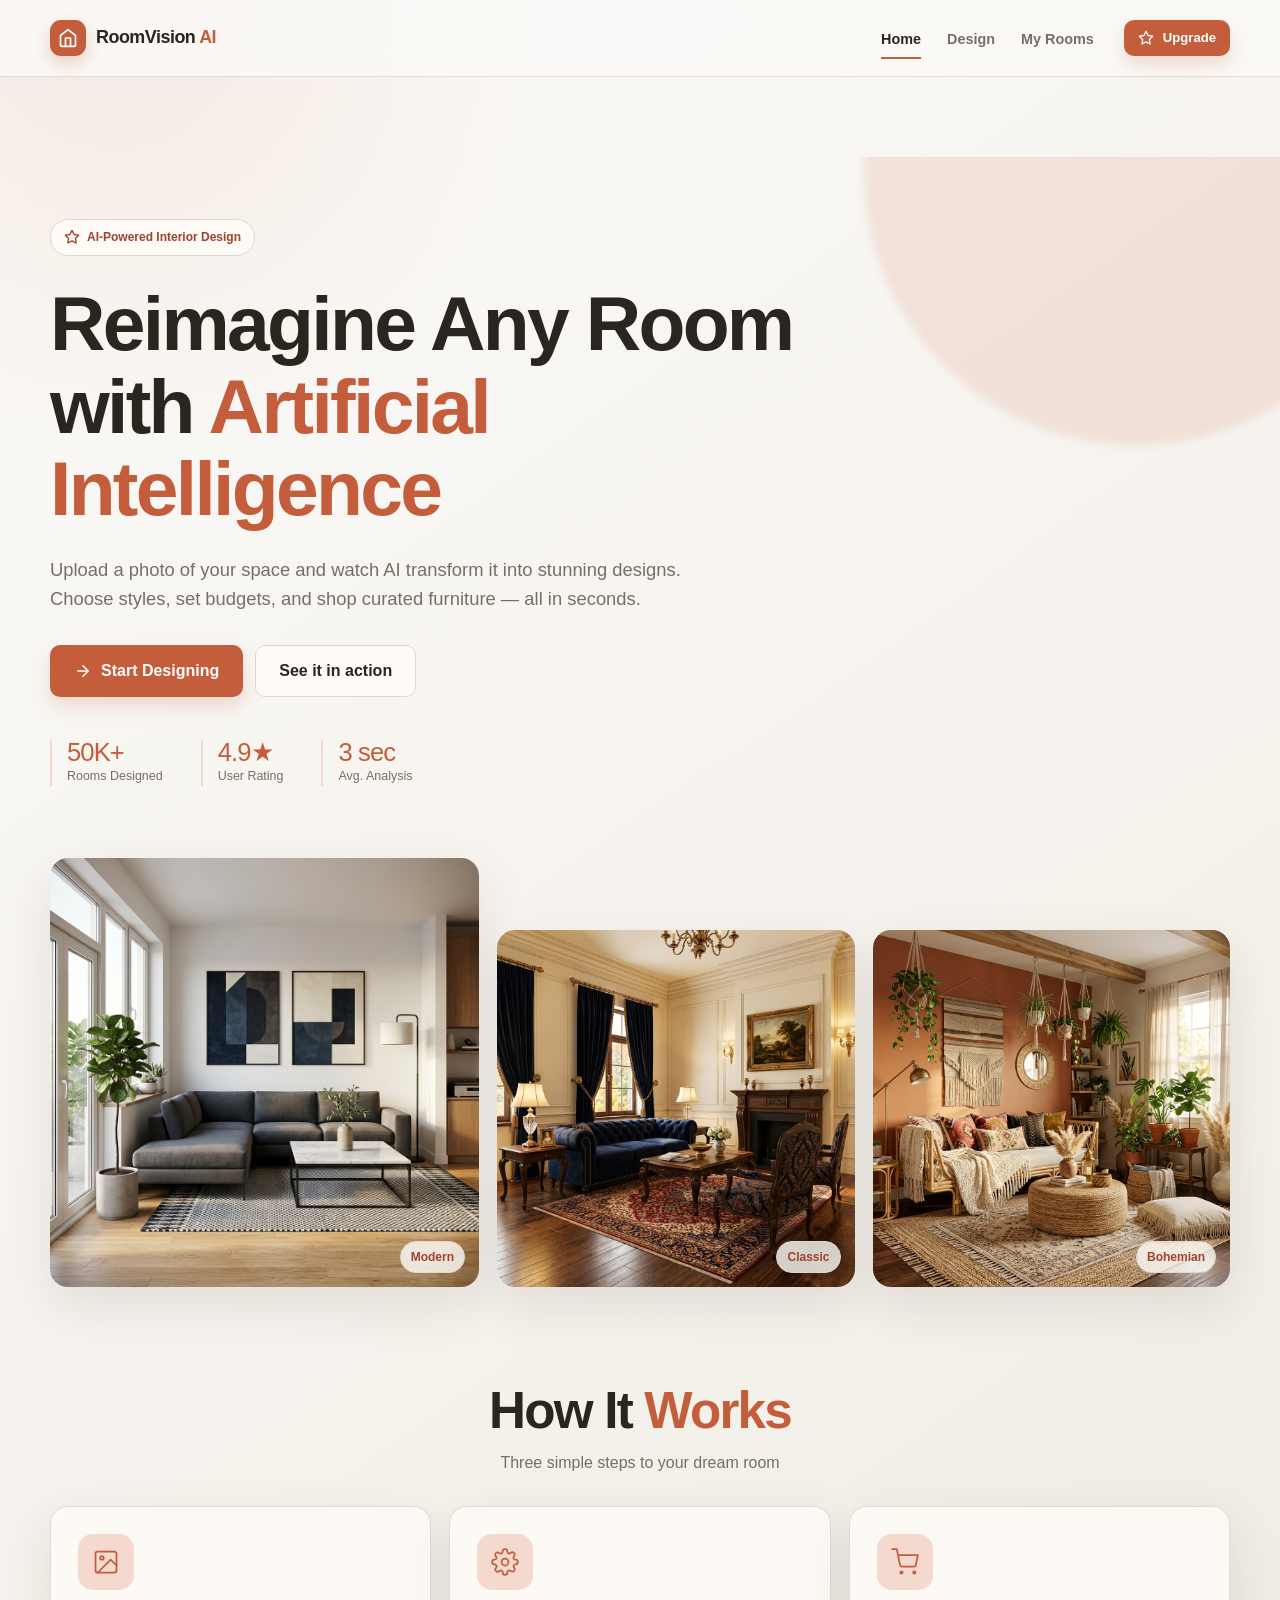
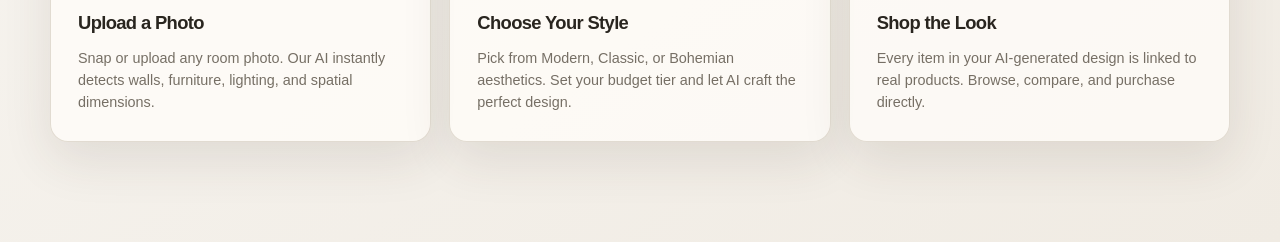
==== commit fe31ad42: "Add files via upload" ====
--- a/index.html
+++ b/index.html
@@ -94,19 +94,19 @@
 
         <div class="hero-image-grid" data-animate="animate-slide-up">
           <div class="hero-image-card animate-float">
-            <img src="assets/images/room-modern.png" alt="Modern living room design" loading="lazy">
+            <img src="room-modern.png" alt="Modern living room design" loading="lazy">
             <div class="hero-image-overlay">
               <span class="badge">Modern</span>
             </div>
           </div>
           <div class="hero-image-card animate-float-delayed">
-            <img src="assets/images/room-classic.png" alt="Classic living room design" loading="lazy">
+            <img src="room-classic.png" alt="Classic living room design" loading="lazy">
             <div class="hero-image-overlay">
               <span class="badge">Classic</span>
             </div>
           </div>
           <div class="hero-image-card animate-float-delayed-2">
-            <img src="assets/images/room-boho.png" alt="Bohemian living room design" loading="lazy">
+            <img src="room-boho.png" alt="Bohemian living room design" loading="lazy">
             <div class="hero-image-overlay">
               <span class="badge">Bohemian</span>
             </div>
@@ -218,7 +218,7 @@
         </div>
 
         <div class="analysis-room-preview" id="analysis-preview">
-          <img id="analysis-image" src="assets/images/room-before.png" alt="Room being analyzed">
+          <img id="analysis-image" src="room-before.png" alt="Room being analyzed">
           <div class="scan-line"></div>
         </div>
 
@@ -280,14 +280,14 @@
   <section id="screen-styles" class="screen">
     <div class="container">
       <div class="style-header text-center">
-        <h2 class="heading-lg">Choose Your <span class="text-gradient">Style</span></h2>
-        <p class="text-md text-muted" style="margin-top: 8px;">Select a design aesthetic for your room</p>
+        <h2 class="heading-lg">Choose Live <span class="text-gradient">Inspiration</span></h2>
+        <p class="text-md text-muted" style="margin-top: 8px;">Fresh room references fetched from the web for your design direction</p>
       </div>
 
       <div class="style-grid">
         <div class="style-card glass-card" data-style="modern">
           <div class="style-image">
-            <img src="assets/images/room-modern.png" alt="Modern style interior">
+            <img src="room-modern.png" alt="Modern style interior">
           </div>
           <div class="style-info">
             <h3 class="style-name heading-sm">Modern Minimalist</h3>
@@ -302,7 +302,7 @@
 
         <div class="style-card glass-card" data-style="classic">
           <div class="style-image">
-            <img src="assets/images/room-classic.png" alt="Classic style interior">
+            <img src="room-classic.png" alt="Classic style interior">
           </div>
           <div class="style-info">
             <h3 class="style-name heading-sm">Classic Traditional</h3>
@@ -317,7 +317,7 @@
 
         <div class="style-card glass-card" data-style="boho">
           <div class="style-image">
-            <img src="assets/images/room-boho.png" alt="Bohemian style interior">
+            <img src="room-boho.png" alt="Bohemian style interior">
           </div>
           <div class="style-info">
             <h3 class="style-name heading-sm">Bohemian Eclectic</h3>
@@ -366,16 +366,16 @@
   <section id="screen-results" class="screen">
     <div class="container">
       <div class="results-header text-center">
-        <h2 class="heading-lg">Your AI-Generated <span class="text-gradient">Design</span></h2>
-        <p class="text-md text-muted" style="margin-top: 8px;">Drag the slider to compare before and after</p>
+        <h2 class="heading-lg">Your Room <span class="text-gradient">Inspiration</span></h2>
+        <p class="text-md text-muted" style="margin-top: 8px;">Compare your uploaded room with a fresh live design reference</p>
       </div>
 
       <div class="comparison-container" id="comparison-container">
         <div class="comparison-before" id="comparison-before-wrapper">
-          <img id="comparison-before" src="assets/images/room-before.png" alt="Original room">
+          <img id="comparison-before" src="room-before.png" alt="Original room">
         </div>
         <div class="comparison-after">
-          <img id="comparison-after" src="assets/images/room-modern.png" alt="AI-redesigned room">
+          <img id="comparison-after" src="room-modern.png" alt="AI-redesigned room">
         </div>
         <div class="comparison-slider" id="comparison-slider">
           <div class="slider-handle">
@@ -391,19 +391,19 @@
         <h3 class="heading-sm">Style Variations</h3>
         <div class="variations-grid">
           <div class="variation-card active" data-variation="modern">
-            <img src="assets/images/room-modern.png" alt="Modern variation">
+            <img src="room-modern.png" alt="Modern variation">
             <div class="variation-label">Modern</div>
           </div>
           <div class="variation-card" data-variation="classic">
-            <img src="assets/images/room-classic.png" alt="Classic variation">
+            <img src="room-classic.png" alt="Classic variation">
             <div class="variation-label">Classic</div>
           </div>
           <div class="variation-card" data-variation="boho">
-            <img src="assets/images/room-boho.png" alt="Boho variation">
+            <img src="room-boho.png" alt="Boho variation">
             <div class="variation-label">Bohemian</div>
           </div>
           <div class="variation-card" data-variation="premium">
-            <img src="assets/images/room-premium.png" alt="Premium variation">
+            <img src="room-premium.png" alt="Premium variation">
             <div class="variation-label">Premium</div>
           </div>
         </div>
@@ -441,15 +441,17 @@
         <div>
           <h2 class="heading-lg">Shop the <span class="text-gradient">Look</span></h2>
           <p class="text-md text-muted" style="margin-top: 4px;">Curated products to bring your design to life</p>
-        </div>
-        <button class="btn btn-ghost" id="btn-back-to-results" data-screen="results">
-          ← Back to Design
-        </button>
+          <p class="text-xs text-muted live-image-status" id="live-image-status" aria-live="polite">Live inspiration ready</p>
+        </div>
+        <div class="shopping-header-actions">
+          <button class="btn btn-secondary btn-sm" id="btn-refresh-images">Refresh live images</button>
+          <button class="btn btn-ghost" id="btn-back-to-results" data-screen="results">← Back to Design</button>
+        </div>
       </div>
 
       <div class="shopping-layout">
         <div class="shopping-room">
-          <img id="shopping-room-image" src="assets/images/room-modern.png" alt="Selected room design">
+          <img id="shopping-room-image" src="room-modern.png" alt="Selected room design">
           <div class="shopping-room-badge">
             <span class="badge badge-primary" id="shopping-style-badge">Modern</span>
             <span class="badge" id="shopping-budget-badge">Mid-Range</span>
@@ -509,7 +511,7 @@
   <!-- ══════════════════════════════════════════════════════════ -->
   <div class="modal-overlay" id="modal-overlay">
     <div class="modal glass-card">
-      <button class="btn btn-icon btn-ghost modal-close" id="modal-close">
+      <button class="btn btn-icon btn-ghost modal-close" id="modal-close" aria-label="Close premium plans" title="Close">
         <svg width="20" height="20" viewBox="0 0 24 24" fill="none" stroke="currentColor" stroke-width="2" stroke-linecap="round"><line x1="18" y1="6" x2="6" y2="18"/><line x1="6" y1="6" x2="18" y2="18"/></svg>
       </button>
 
--- a/styles.css
+++ b/styles.css
@@ -174,7 +174,7 @@
 .variations-section { margin: 42px auto 0; }.variations-grid { display: grid; grid-template-columns: repeat(4, 1fr); gap: 12px; margin-top: 16px; }
 .variation-card { position: relative; height: 130px; overflow: hidden; border: 2px solid transparent; border-radius: 12px; cursor: pointer; }.variation-card.active { border-color: var(--accent); }.variation-card img { width: 100%; height: 100%; object-fit: cover; }.variation-label { position: absolute; right: 8px; bottom: 8px; padding: 4px 8px; color: white; border-radius: 5px; background: rgba(41, 37, 31, .72); font-size: .75rem; font-weight: 800; }.results-actions { display: flex; justify-content: center; flex-wrap: wrap; gap: 10px; margin-top: 38px; }
 
-.shopping-header, .dashboard-header { display: flex; align-items: flex-start; justify-content: space-between; gap: 20px; margin-bottom: 38px; }.shopping-layout { display: grid; grid-template-columns: minmax(0, 1.1fr) minmax(360px, .9fr); gap: 28px; }.shopping-room { position: sticky; top: 105px; height: fit-content; overflow: hidden; border-radius: var(--radius); box-shadow: var(--shadow); }.shopping-room > img { width: 100%; aspect-ratio: 4 / 3; object-fit: cover; }.shopping-room-badge { position: absolute; top: 16px; left: 16px; display: flex; gap: 7px; }.product-list { display: grid; gap: 10px; }.product-card { display: grid; grid-template-columns: 60px 1fr auto; align-items: center; gap: 13px; padding: 12px; border: 1px solid var(--line); border-radius: 12px; background: var(--surface); }.product-image { display: grid; place-items: center; width: 60px; height: 60px; color: var(--accent); border-radius: 9px; background: var(--bg-soft); }.product-image svg { width: 27px; }.product-brand { color: var(--accent-dark); font-size: .68rem; font-weight: 800; letter-spacing: .08em; }.product-name { font-weight: 800; }.product-rating { color: #bd7c35; font-size: .75rem; }.product-price { font-weight: 800; }.shopping-total { display: flex; align-items: center; justify-content: space-between; gap: 15px; margin-top: 18px; padding: 18px; border-radius: 14px; }
+.shopping-header, .dashboard-header { display: flex; align-items: flex-start; justify-content: space-between; gap: 20px; margin-bottom: 38px; }.shopping-header-actions { display: flex; align-items: center; gap: 10px; }.live-image-status { margin: 8px 0 0; }.shopping-layout { display: grid; grid-template-columns: minmax(0, 1.1fr) minmax(360px, .9fr); gap: 28px; }.shopping-room { position: sticky; top: 105px; height: fit-content; overflow: hidden; border-radius: var(--radius); box-shadow: var(--shadow); }.shopping-room > img { width: 100%; aspect-ratio: 4 / 3; object-fit: cover; }.shopping-room-badge { position: absolute; top: 16px; left: 16px; display: flex; gap: 7px; }.product-list { display: grid; gap: 10px; }.product-card { display: grid; grid-template-columns: 60px 1fr auto; align-items: center; gap: 13px; padding: 12px; border: 1px solid var(--line); border-radius: 12px; background: var(--surface); }.product-image { display: grid; place-items: center; width: 60px; height: 60px; overflow: hidden; color: var(--accent); border-radius: 9px; background: var(--bg-soft); }.product-image img { width: 100%; height: 100%; object-fit: cover; }.product-image svg { width: 27px; }.product-brand { color: var(--accent-dark); font-size: .68rem; font-weight: 800; letter-spacing: .08em; }.product-name { font-weight: 800; }.product-rating { color: #bd7c35; font-size: .75rem; }.product-price { font-weight: 800; }.shopping-total { display: flex; align-items: center; justify-content: space-between; gap: 15px; margin-top: 18px; padding: 18px; border-radius: 14px; }
 
 .dashboard-grid { grid-template-columns: repeat(3, 1fr); }.dashboard-card { position: relative; overflow: hidden; border: 1px solid var(--line); border-radius: var(--radius); background: var(--surface); cursor: pointer; }.card-image { height: 210px; }.card-image img { width: 100%; height: 100%; object-fit: cover; }.card-content { padding: 16px 18px 20px; }.card-title { font-weight: 800; }.card-meta { display: flex; justify-content: space-between; align-items: center; margin-top: 8px; color: var(--muted); font-size: .78rem; }.card-style-badge { padding: 3px 7px; text-transform: capitalize; }.card-actions { position: absolute; top: 10px; right: 10px; }.empty-state { padding: 70px 20px; text-align: center; }.empty-icon { color: var(--line); margin-bottom: 15px; }
 
@@ -183,7 +183,7 @@
 @media (max-width: 760px) {
   .container { width: min(100% - 28px, var(--max-width)); }
   .nav-content { min-height: 66px; }.nav-links { position: absolute; top: 66px; right: 14px; left: 14px; display: none; flex-direction: column; gap: 0; padding: 8px; border: 1px solid var(--line); border-radius: 12px; background: var(--surface); box-shadow: var(--shadow); }.nav-open .nav-links { display: flex; }.nav-links a { padding: 12px; }.nav-links a.active::after { display: none; }.nav-mobile-toggle { display: inline-flex !important; }.nav-right .btn-primary { display: none; }
-  .screen { padding: 50px 0 70px; }.hero-section { padding-top: 35px; }.hero-actions, .upload-actions { flex-direction: column; }.hero-actions .btn, .upload-actions .btn { width: 100%; }.hero-stats { gap: 16px; justify-content: space-between; }.hero-image-grid, .features-grid, .style-grid, .dashboard-grid { grid-template-columns: 1fr; }.hero-image-grid { margin-top: 45px; }.hero-image-card, .hero-image-card:nth-child(2) { min-height: 230px; }.features-grid { gap: 12px; }.feature-card { padding: 22px; }.upload-zone { min-height: 330px; padding: 25px; }.analysis-container { padding: 20px; }.analysis-room-preview { height: 220px; }.analysis-step { grid-template-columns: 25px 1fr; }.step-result { grid-column: 2; }.budget-selector { display: grid; width: 100%; grid-template-columns: 1fr; }.budget-option { padding: 11px; }.comparison-container { height: 60vw; min-height: 220px; }.variations-grid { grid-template-columns: repeat(2, 1fr); }.variation-card { height: 105px; }.shopping-header, .dashboard-header { flex-direction: column; }.shopping-layout { grid-template-columns: 1fr; }.shopping-room { position: static; }.product-card { grid-template-columns: 52px 1fr; }.product-image { width: 52px; height: 52px; }.product-card .btn { grid-column: 2; justify-self: start; min-height: 34px; }.pricing-tiers { grid-template-columns: 1fr; }.modal { padding: 28px 18px; }.tier-features { min-height: 0; }
+  .screen { padding: 50px 0 70px; }.hero-section { padding-top: 35px; }.hero-actions, .upload-actions { flex-direction: column; }.hero-actions .btn, .upload-actions .btn { width: 100%; }.hero-stats { gap: 16px; justify-content: space-between; }.hero-image-grid, .features-grid, .style-grid, .dashboard-grid { grid-template-columns: 1fr; }.hero-image-grid { margin-top: 45px; }.hero-image-card, .hero-image-card:nth-child(2) { min-height: 230px; }.features-grid { gap: 12px; }.feature-card { padding: 22px; }.upload-zone { min-height: 330px; padding: 25px; }.analysis-container { padding: 20px; }.analysis-room-preview { height: 220px; }.analysis-step { grid-template-columns: 25px 1fr; }.step-result { grid-column: 2; }.budget-selector { display: grid; width: 100%; grid-template-columns: 1fr; }.budget-option { padding: 11px; }.comparison-container { height: 60vw; min-height: 220px; }.variations-grid { grid-template-columns: repeat(2, 1fr); }.variation-card { height: 105px; }.shopping-header, .dashboard-header { flex-direction: column; }.shopping-header-actions { width: 100%; flex-wrap: wrap; }.shopping-layout { grid-template-columns: 1fr; }.shopping-room { position: static; }.product-card { grid-template-columns: 52px 1fr; }.product-image { width: 52px; height: 52px; }.product-card .btn { grid-column: 2; justify-self: start; min-height: 34px; }.pricing-tiers { grid-template-columns: 1fr; }.modal { padding: 28px 18px; }.tier-features { min-height: 0; }
 }
 
 @media (prefers-reduced-motion: reduce) { *, *::before, *::after { scroll-behavior: auto !important; animation-duration: .01ms !important; transition-duration: .01ms !important; } }
